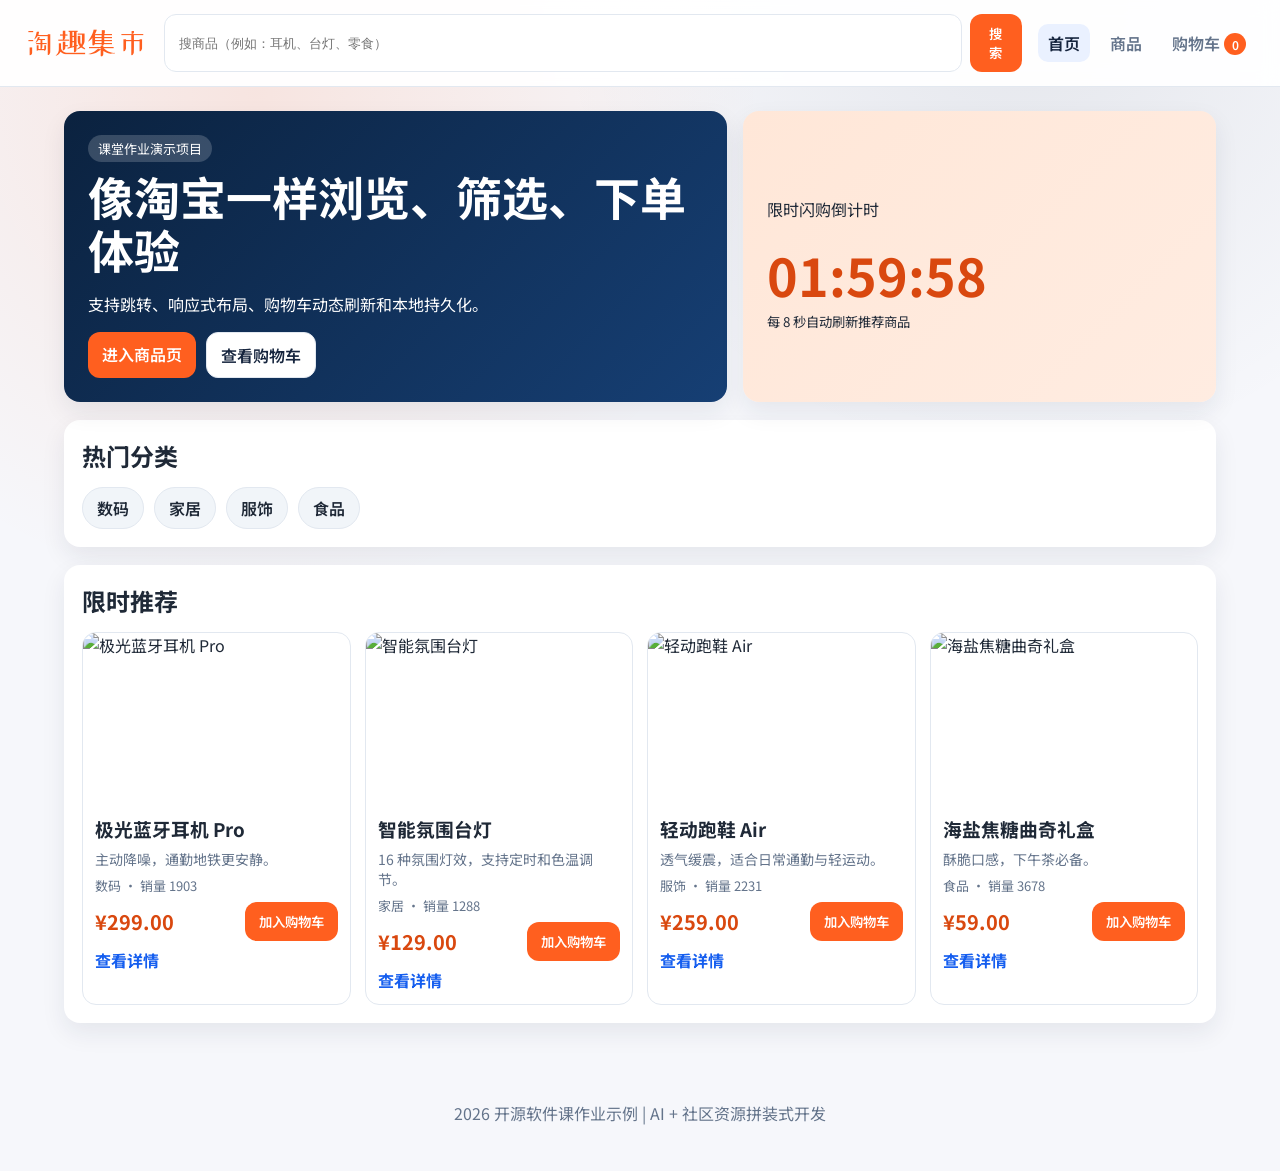
==== index.html @ 6d1c1117 "feat: add taobao-like web assignment with dynamic cart" ====
<!doctype html>
<html lang="zh-CN">
<head>
  <meta charset="UTF-8">
  <meta name="viewport" content="width=device-width, initial-scale=1.0">
  <title>淘趣集市 - 首页</title>
  <link rel="preconnect" href="https://fonts.googleapis.com">
  <link rel="preconnect" href="https://fonts.gstatic.com" crossorigin>
  <link href="https://fonts.googleapis.com/css2?family=Noto+Sans+SC:wght@400;500;700;900&family=ZCOOL+XiaoWei&display=swap" rel="stylesheet">
  <link rel="stylesheet" href="styles.css">
</head>
<body data-page="home">
  <header class="site-header">
    <a class="brand" href="index.html">淘趣集市</a>
    <form class="search-form" action="products.html" method="get">
      <input type="search" name="q" placeholder="搜商品（例如：耳机、台灯、零食）">
      <button type="submit">搜索</button>
    </form>
    <nav class="top-nav">
      <a href="index.html" class="active">首页</a>
      <a href="products.html">商品</a>
      <a href="cart.html">购物车 <span id="cartBadge" class="badge">0</span></a>
    </nav>
  </header>

  <main>
    <section class="hero">
      <div class="hero-content">
        <p class="hero-tag">课堂作业演示项目</p>
        <h1>像淘宝一样浏览、筛选、下单体验</h1>
        <p>支持跳转、响应式布局、购物车动态刷新和本地持久化。</p>
        <div class="hero-actions">
          <a class="button primary" href="products.html">进入商品页</a>
          <a class="button ghost" href="cart.html">查看购物车</a>
        </div>
      </div>
      <div class="countdown-card">
        <p>限时闪购倒计时</p>
        <strong id="countdown">00:00:00</strong>
        <small>每 8 秒自动刷新推荐商品</small>
      </div>
    </section>

    <section class="panel">
      <h2>热门分类</h2>
      <div id="quickCategories" class="category-list"></div>
    </section>

    <section class="panel">
      <h2>限时推荐</h2>
      <div id="featuredGrid" class="product-grid"></div>
    </section>
  </main>

  <footer class="site-footer">
    <p>2026 开源软件课作业示例 | AI + 社区资源拼装式开发</p>
  </footer>

  <script type="module" src="app.js"></script>
</body>
</html>
---- styles.css ----
:root {
  --bg: #f6f7fb;
  --panel: #ffffff;
  --text: #1f2937;
  --muted: #64748b;
  --line: #e2e8f0;
  --brand: #ff5f1f;
  --brand-deep: #d9480f;
  --ink: #16253e;
  --radius: 16px;
  --shadow: 0 10px 24px rgba(20, 38, 62, 0.08);
}

* {
  box-sizing: border-box;
}

body {
  margin: 0;
  font-family: "Noto Sans SC", sans-serif;
  color: var(--text);
  background:
    radial-gradient(circle at 20% 8%, rgba(255, 95, 31, 0.12), transparent 34%),
    radial-gradient(circle at 80% 0, rgba(22, 37, 62, 0.08), transparent 30%),
    var(--bg);
  min-height: 100vh;
}

a {
  color: inherit;
  text-decoration: none;
}

.site-header {
  position: sticky;
  top: 0;
  z-index: 20;
  display: grid;
  grid-template-columns: auto minmax(200px, 1fr) auto;
  gap: 16px;
  align-items: center;
  padding: 14px 24px;
  background: rgba(255, 255, 255, 0.94);
  backdrop-filter: blur(10px);
  border-bottom: 1px solid var(--line);
}

.brand {
  font-family: "ZCOOL XiaoWei", serif;
  font-size: 30px;
  color: var(--brand);
}

.search-form {
  display: flex;
  gap: 8px;
}

.search-form input {
  width: 100%;
  padding: 11px 14px;
  border: 1px solid var(--line);
  border-radius: 12px;
  background: #fff;
}

button,
.button {
  border: 0;
  border-radius: 12px;
  padding: 10px 14px;
  cursor: pointer;
  background: var(--brand);
  color: #fff;
  font-weight: 600;
  font-family: inherit;
}

button:hover,
.button:hover {
  background: var(--brand-deep);
}

.button.ghost,
button.ghost {
  background: #fff;
  color: var(--ink);
  border: 1px solid var(--line);
}

.top-nav {
  display: flex;
  align-items: center;
  gap: 10px;
}

.top-nav a {
  padding: 7px 10px;
  border-radius: 10px;
  color: var(--muted);
  font-weight: 600;
}

.top-nav a.active {
  color: var(--ink);
  background: #eaf1ff;
}

.badge {
  display: inline-flex;
  align-items: center;
  justify-content: center;
  width: 22px;
  height: 22px;
  border-radius: 999px;
  background: var(--brand);
  color: #fff;
  font-size: 12px;
}

main {
  padding: 24px;
  max-width: 1200px;
  margin: 0 auto;
}

.hero {
  display: grid;
  grid-template-columns: 1.4fr 1fr;
  gap: 16px;
  margin-bottom: 18px;
}

.hero-content {
  background: linear-gradient(135deg, #0b223f, #163f74);
  color: #fff;
  border-radius: var(--radius);
  padding: 24px;
  box-shadow: var(--shadow);
}

.hero-content h1 {
  margin: 0 0 8px;
  font-size: clamp(30px, 3.8vw, 46px);
  line-height: 1.15;
}

.hero-tag {
  display: inline-flex;
  margin: 0 0 8px;
  padding: 4px 10px;
  border-radius: 999px;
  font-size: 13px;
  background: rgba(255, 255, 255, 0.18);
}

.hero-actions {
  display: flex;
  flex-wrap: wrap;
  gap: 10px;
  margin-top: 14px;
}

.countdown-card {
  background: linear-gradient(135deg, #ffe7d8, #ffece1);
  border-radius: var(--radius);
  padding: 24px;
  box-shadow: var(--shadow);
  display: flex;
  flex-direction: column;
  justify-content: center;
}

.countdown-card strong {
  font-size: clamp(36px, 5vw, 52px);
  color: var(--brand-deep);
}

.panel {
  margin-bottom: 18px;
  background: var(--panel);
  border-radius: var(--radius);
  box-shadow: var(--shadow);
  padding: 18px;
}

.panel h1,
.panel h2 {
  margin: 0 0 14px;
}

.category-list {
  display: flex;
  flex-wrap: wrap;
  gap: 10px;
}

.category-list a {
  background: #f1f5f9;
  border: 1px solid var(--line);
  border-radius: 999px;
  padding: 8px 14px;
  font-weight: 600;
}

.product-grid {
  display: grid;
  grid-template-columns: repeat(auto-fill, minmax(230px, 1fr));
  gap: 14px;
}

.product-card {
  border-radius: 14px;
  overflow: hidden;
  border: 1px solid var(--line);
  background: #fff;
  display: flex;
  flex-direction: column;
}

.product-card img {
  width: 100%;
  height: 170px;
  object-fit: cover;
}

.product-card-body {
  display: flex;
  flex-direction: column;
  gap: 7px;
  padding: 12px;
}

.product-card h3 {
  margin: 0;
}

.desc {
  margin: 0;
  color: var(--muted);
  font-size: 14px;
}

.meta {
  margin: 0;
  color: var(--muted);
  font-size: 13px;
}

.price-row {
  display: flex;
  justify-content: space-between;
  align-items: center;
}

.price-row strong,
.detail-price {
  color: var(--brand-deep);
  font-size: 20px;
}

.detail-link {
  font-weight: 700;
  color: #155eef;
}

.filters {
  display: flex;
  gap: 14px;
  flex-wrap: wrap;
  margin-bottom: 14px;
}

.filters label {
  display: flex;
  flex-direction: column;
  gap: 6px;
  color: var(--muted);
}

select {
  border: 1px solid var(--line);
  border-radius: 10px;
  padding: 8px;
  min-width: 180px;
}

.detail-layout {
  display: grid;
  grid-template-columns: 1fr 1fr;
  gap: 18px;
}

.detail-image {
  width: 100%;
  border-radius: 14px;
  object-fit: cover;
  min-height: 320px;
}

.detail-rating {
  color: var(--muted);
}

.detail-actions {
  display: flex;
  gap: 10px;
}

.cart-list {
  display: grid;
  gap: 12px;
}

.cart-item {
  display: grid;
  grid-template-columns: 120px 1fr auto;
  gap: 12px;
  border: 1px solid var(--line);
  border-radius: 14px;
  padding: 12px;
  background: #fff;
}

.cart-item img {
  width: 100%;
  height: 100px;
  object-fit: cover;
  border-radius: 10px;
}

.cart-main h3 {
  margin: 0 0 6px;
}

.cart-main p {
  margin: 0 0 6px;
  color: var(--muted);
}

.cart-actions {
  display: flex;
  flex-direction: column;
  align-items: end;
  gap: 8px;
}

.qty-box {
  display: flex;
  align-items: center;
  gap: 8px;
}

.qty-box button {
  width: 30px;
  height: 30px;
  padding: 0;
}

.danger {
  background: #e11d48;
}

.cart-summary {
  margin-top: 12px;
  display: flex;
  justify-content: space-between;
  align-items: center;
  gap: 10px;
  border-top: 1px solid var(--line);
  padding-top: 12px;
}

.empty-state {
  color: var(--muted);
}

.hidden {
  display: none;
}

.site-footer {
  padding: 20px 24px 30px;
  text-align: center;
  color: var(--muted);
}

@media (max-width: 960px) {
  .site-header {
    grid-template-columns: 1fr;
  }

  .hero {
    grid-template-columns: 1fr;
  }

  .detail-layout {
    grid-template-columns: 1fr;
  }

  .cart-item {
    grid-template-columns: 1fr;
  }

  .cart-actions {
    align-items: start;
  }
}
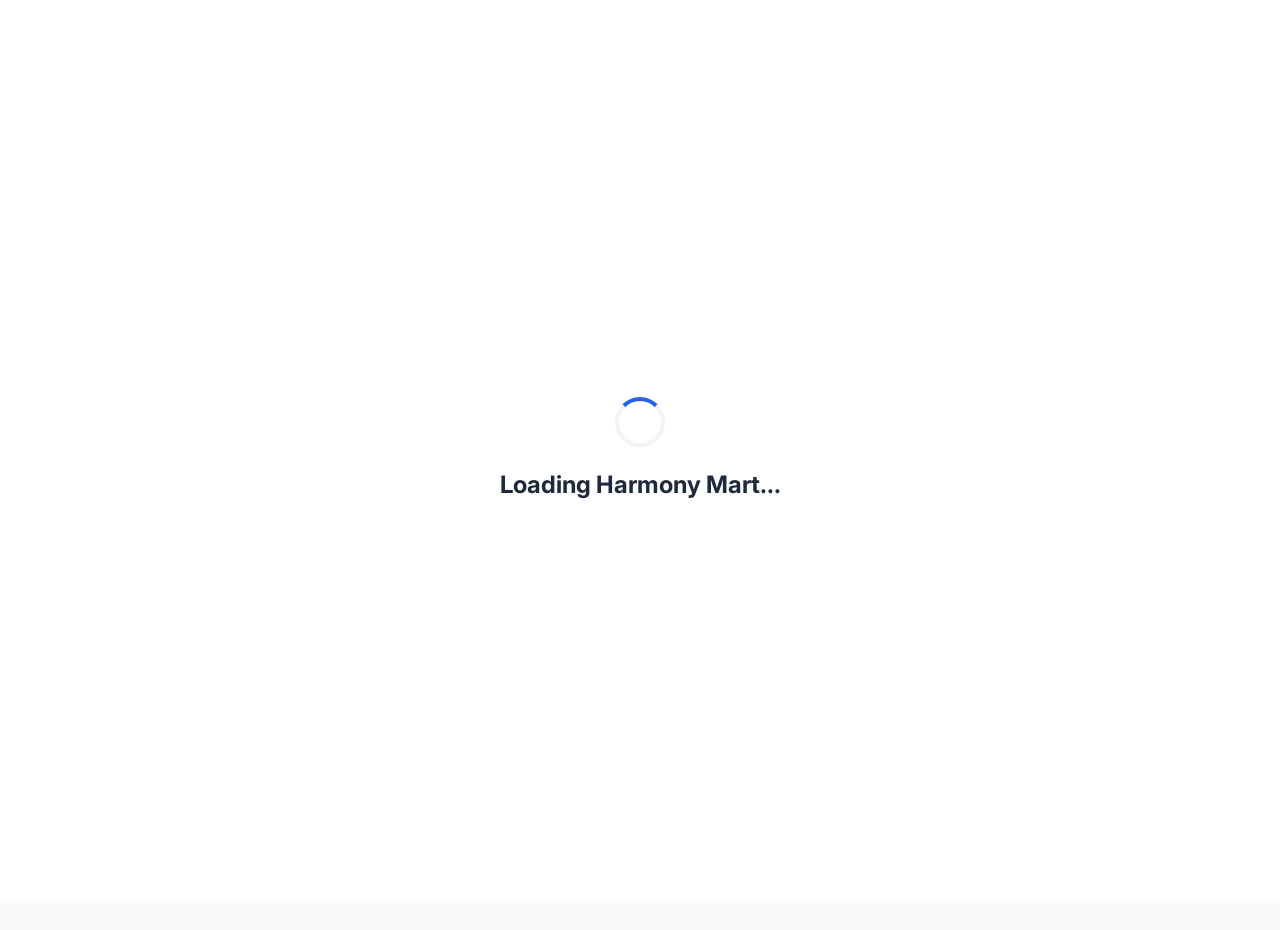
==== commit 4383e360: "feat(styles): implement highly polished responsive UI styling across all components" ====
--- a/index.html
+++ b/index.html
@@ -1,61 +1,112 @@
-<!doctype html>
-<html lang="zh-CN">
+<!DOCTYPE html>
+<html lang="en" dir="ltr">
 <head>
   <meta charset="UTF-8">
-  <meta name="viewport" content="width=device-width, initial-scale=1.0">
-  <title>淘趣集市 - 首页</title>
+  <meta name="viewport" content="width=device-width, initial-scale=1.0, maximum-scale=1.0, user-scalable=no">
+  <meta name="theme-color" content="#2563eb">
+  <title>Harmony Mart | Seamless Cross-Device Shopping</title>
+  
+  <!-- SEO & Meta Tags -->
+  <meta name="description" content="A next-generation e-commerce platform built with responsive design principles, showcasing state management, complex UI components, and mock HarmonyOS distributed features.">
+  <meta name="keywords" content="e-commerce, shopping, fresh food, harmonyos, distributed architecture, vanilla js">
+  <meta name="author" content="25307087">
+  
+  <!-- Open Graph / Social Media -->
+  <meta property="og:title" content="Harmony Mart">
+  <meta property="og:description" content="Seamless Cross-Device Shopping Experience">
+  <meta property="og:type" content="website">
+  
+  <!-- Fonts -->
   <link rel="preconnect" href="https://fonts.googleapis.com">
   <link rel="preconnect" href="https://fonts.gstatic.com" crossorigin>
-  <link href="https://fonts.googleapis.com/css2?family=Noto+Sans+SC:wght@400;500;700;900&family=ZCOOL+XiaoWei&display=swap" rel="stylesheet">
-  <link rel="stylesheet" href="styles.css">
+  <link href="https://fonts.googleapis.com/css2?family=Inter:wght@300;400;500;600;700&display=swap" rel="stylesheet">
+  
+  <!-- Stylesheets -->
+  <link rel="stylesheet" href="css/themes/default.css">
+  <link rel="stylesheet" href="css/layouts/grid.css">
+  <link rel="stylesheet" href="css/components/header.css">
+  <link rel="stylesheet" href="css/components/sidebar.css">
+  <link rel="stylesheet" href="css/components/product.css">
+  <link rel="stylesheet" href="css/components/cart.css">
+  <link rel="stylesheet" href="css/components/ui.css">
+  
+  <style>
+    /* Critical path CSS for loader */
+    #initial-loader {
+      position: fixed;
+      top: 0; left: 0; width: 100vw; height: 100vh;
+      background: #ffffff;
+      display: flex; flex-direction: column; justify-content: center; align-items: center;
+      z-index: 9999;
+      transition: opacity 0.5s ease;
+    }
+    #initial-loader.hidden {
+      opacity: 0;
+      pointer-events: none;
+    }
+    .spinner {
+      width: 50px; height: 50px;
+      border: 4px solid #f3f3f3;
+      border-top: 4px solid #2563eb;
+      border-radius: 50%;
+      animation: spin 1s linear infinite;
+    }
+    @keyframes spin { 0% { transform: rotate(0deg); } 100% { transform: rotate(360deg); } }
+  </style>
 </head>
-<body data-page="home">
-  <header class="site-header">
-    <a class="brand" href="index.html">淘趣集市</a>
-    <form class="search-form" action="products.html" method="get">
-      <input type="search" name="q" placeholder="搜商品（例如：耳机、台灯、零食）">
-      <button type="submit">搜索</button>
-    </form>
-    <nav class="top-nav">
-      <a href="index.html" class="active">首页</a>
-      <a href="products.html">商品</a>
-      <a href="cart.html">购物车 <span id="cartBadge" class="badge">0</span></a>
-    </nav>
-  </header>
+<body class="theme-light">
+  
+  <!-- Initial App Loader -->
+  <div id="initial-loader">
+    <div class="spinner"></div>
+    <h2 style="margin-top: 20px; font-family: 'Inter', sans-serif; color: #1e293b;">Loading Harmony Mart...</h2>
+  </div>
 
-  <main>
-    <section class="hero">
-      <div class="hero-content">
-        <p class="hero-tag">课堂作业演示项目</p>
-        <h1>像淘宝一样浏览、筛选、下单体验</h1>
-        <p>支持跳转、响应式布局、购物车动态刷新和本地持久化。</p>
-        <div class="hero-actions">
-          <a class="button primary" href="products.html">进入商品页</a>
-          <a class="button ghost" href="cart.html">查看购物车</a>
-        </div>
-      </div>
-      <div class="countdown-card">
-        <p>限时闪购倒计时</p>
-        <strong id="countdown">00:00:00</strong>
-        <small>每 8 秒自动刷新推荐商品</small>
-      </div>
-    </section>
+  <!-- Application Shell -->
+  <div class="app-container">
+    
+    <!-- Top Navigation Header -->
+    <header id="header-root" class="app-header glass-effect"></header>
+    
+    <div class="main-layout">
+      <!-- Sidebar Navigation -->
+      <aside id="sidebar-root" class="app-sidebar hide-on-mobile"></aside>
+      
+      <!-- Main Content Area -->
+      <main class="app-content">
+        <!-- Promotional Hero Banner -->
+        <section class="hero-banner mb-4">
+          <div class="hero-content">
+            <h1>Fresh Groceries,<br>Delivered Fast.</h1>
+            <p>Experience the seamless flow of data across devices.</p>
+            <button class="btn btn-light mt-3" onclick="document.getElementById('product-list-root').scrollIntoView({behavior: 'smooth'})">Shop Now</button>
+          </div>
+        </section>
 
-    <section class="panel">
-      <h2>热门分类</h2>
-      <div id="quickCategories" class="category-list"></div>
-    </section>
+        <!-- Product Grid -->
+        <section class="products-section">
+          <div class="section-header">
+            <h2>Featured Products</h2>
+            <div class="sort-controls">
+              <select class="form-select" aria-label="Sort products">
+                <option value="popular">Most Popular</option>
+                <option value="price-low">Price: Low to High</option>
+                <option value="price-high">Price: High to Low</option>
+              </select>
+            </div>
+          </div>
+          
+          <div id="product-list-root" class="min-h-500"></div>
+        </section>
+      </main>
+    </div>
 
-    <section class="panel">
-      <h2>限时推荐</h2>
-      <div id="featuredGrid" class="product-grid"></div>
-    </section>
-  </main>
+    <!-- Slide-out Cart Drawer -->
+    <div id="cart-root" class="cart-drawer-container"></div>
+    
+  </div>
 
-  <footer class="site-footer">
-    <p>2026 开源软件课作业示例 | AI + 社区资源拼装式开发</p>
-  </footer>
-
-  <script type="module" src="app.js"></script>
+  <!-- Application Scripts (Type Module for ES6 Imports) -->
+  <script type="module" src="js/app.js"></script>
 </body>
 </html>
--- a/css/themes/default.css
+++ b/css/themes/default.css
@@ -0,0 +1,85 @@
+:root {
+  /* Core Colors */
+  --primary: #2563eb;
+  --primary-hover: #1d4ed8;
+  --secondary: #64748b;
+  --success: #10b981;
+  --danger: #ef4444;
+  --warning: #f59e0b;
+  
+  /* Backgrounds */
+  --bg-main: #f8fafc;
+  --bg-surface: #ffffff;
+  --bg-subtle: #f1f5f9;
+  
+  /* Text */
+  --text-main: #0f172a;
+  --text-secondary: #475569;
+  --text-muted: #94a3b8;
+  
+  /* Borders & Shadows */
+  --border-color: #e2e8f0;
+  --shadow-sm: 0 1px 2px 0 rgba(0, 0, 0, 0.05);
+  --shadow-md: 0 4px 6px -1px rgba(0, 0, 0, 0.1), 0 2px 4px -1px rgba(0, 0, 0, 0.06);
+  --shadow-lg: 0 10px 15px -3px rgba(0, 0, 0, 0.1), 0 4px 6px -2px rgba(0, 0, 0, 0.05);
+  
+  /* Spacing */
+  --spacing-1: 0.25rem;
+  --spacing-2: 0.5rem;
+  --spacing-3: 0.75rem;
+  --spacing-4: 1rem;
+  --spacing-6: 1.5rem;
+  --spacing-8: 2rem;
+  
+  /* Radii */
+  --radius-sm: 0.25rem;
+  --radius-md: 0.375rem;
+  --radius-lg: 0.5rem;
+  --radius-xl: 0.75rem;
+  --radius-full: 9999px;
+  
+  /* Typography */
+  --font-family: 'Inter', system-ui, -apple-system, sans-serif;
+}
+
+* {
+  box-sizing: border-box;
+  margin: 0;
+  padding: 0;
+}
+
+body {
+  font-family: var(--font-family);
+  background-color: var(--bg-main);
+  color: var(--text-main);
+  line-height: 1.5;
+  -webkit-font-smoothing: antialiased;
+}
+
+a {
+  color: var(--primary);
+  text-decoration: none;
+}
+
+ul, ol {
+  list-style: none;
+}
+
+img {
+  max-width: 100%;
+  height: auto;
+  display: block;
+}
+
+.glass-effect {
+  background: rgba(255, 255, 255, 0.85);
+  backdrop-filter: blur(12px);
+  -webkit-backdrop-filter: blur(12px);
+  border-bottom: 1px solid var(--border-color);
+}
+
+.mt-2 { margin-top: var(--spacing-2); }
+.mt-3 { margin-top: var(--spacing-3); }
+.mt-4 { margin-top: var(--spacing-4); }
+.mb-4 { margin-bottom: var(--spacing-4); }
+.min-h-500 { min-height: 500px; }
--- a/css/layouts/grid.css
+++ b/css/layouts/grid.css
@@ -0,0 +1,126 @@
+.app-container {
+  display: flex;
+  flex-direction: column;
+  min-height: 100vh;
+}
+
+.main-layout {
+  display: flex;
+  flex: 1;
+  padding-top: 64px; /* Space for fixed header */
+  max-width: 1440px;
+  margin: 0 auto;
+  width: 100%;
+}
+
+.app-sidebar {
+  width: 260px;
+  flex-shrink: 0;
+  border-right: 1px solid var(--border-color);
+  background-color: var(--bg-surface);
+  position: sticky;
+  top: 64px;
+  height: calc(100vh - 64px);
+  overflow-y: auto;
+}
+
+.app-content {
+  flex: 1;
+  padding: var(--spacing-6) var(--spacing-8);
+  min-width: 0; /* Prevent flex overflow */
+}
+
+/* Hero Banner */
+.hero-banner {
+  background: linear-gradient(135deg, #1e3a8a 0%, #3b82f6 100%);
+  border-radius: var(--radius-xl);
+  padding: var(--spacing-8);
+  color: white;
+  display: flex;
+  align-items: center;
+  min-height: 200px;
+  position: relative;
+  overflow: hidden;
+}
+
+.hero-banner::after {
+  content: '';
+  position: absolute;
+  top: 0;
+  right: 0;
+  bottom: 0;
+  width: 50%;
+  background-image: url('https://images.unsplash.com/photo-1542838132-92c53300491e?w=800&q=80');
+  background-size: cover;
+  background-position: center;
+  mask-image: linear-gradient(to right, transparent, black);
+  -webkit-mask-image: linear-gradient(to right, transparent, black);
+  opacity: 0.6;
+}
+
+.hero-content {
+  position: relative;
+  z-index: 2;
+  max-width: 60%;
+}
+
+.hero-content h1 {
+  font-size: 2.5rem;
+  font-weight: 700;
+  line-height: 1.2;
+  margin-bottom: var(--spacing-2);
+}
+
+.hero-content p {
+  font-size: 1.125rem;
+  opacity: 0.9;
+}
+
+/* Section Header */
+.section-header {
+  display: flex;
+  justify-content: space-between;
+  align-items: center;
+  margin-bottom: var(--spacing-6);
+}
+
+.section-header h2 {
+  font-size: 1.5rem;
+  font-weight: 600;
+  color: var(--text-main);
+}
+
+/* Product Grid Layout */
+.product-grid {
+  display: grid;
+  grid-template-columns: repeat(auto-fill, minmax(240px, 1fr));
+  gap: var(--spacing-6);
+}
+
+@media (max-width: 768px) {
+  .hide-on-mobile {
+    display: none;
+  }
+  .app-content {
+    padding: var(--spacing-4);
+  }
+  .hero-content {
+    max-width: 100%;
+  }
+  .hero-content h1 {
+    font-size: 2rem;
+  }
+  .hero-banner::after {
+    opacity: 0.2;
+    mask-image: none;
+    -webkit-mask-image: none;
+    width: 100%;
+  }
+}
+
+@media (max-width: 480px) {
+  .product-grid {
+    grid-template-columns: repeat(auto-fill, minmax(160px, 1fr));
+    gap: var(--spacing-4);
+  }
+}
--- a/css/components/header.css
+++ b/css/components/header.css
@@ -0,0 +1,206 @@
+.app-header {
+  position: fixed;
+  top: 0;
+  left: 0;
+  right: 0;
+  height: 64px;
+  z-index: 50;
+  display: flex;
+  align-items: center;
+  justify-content: space-between;
+  padding: 0 var(--spacing-6);
+  box-shadow: var(--shadow-sm);
+}
+
+.header-left, .header-center, .header-right {
+  display: flex;
+  align-items: center;
+}
+
+.header-left {
+  width: 260px;
+  flex-shrink: 0;
+}
+
+.brand {
+  display: flex;
+  align-items: center;
+  gap: var(--spacing-2);
+  font-size: 1.25rem;
+  font-weight: 700;
+  color: var(--primary);
+}
+
+.brand-icon {
+  font-size: 1.5rem;
+}
+
+.header-center {
+  flex: 1;
+  max-width: 600px;
+  margin: 0 var(--spacing-4);
+}
+
+.search-bar {
+  position: relative;
+  width: 100%;
+  display: flex;
+  align-items: center;
+}
+
+.search-icon {
+  position: absolute;
+  left: var(--spacing-3);
+  color: var(--text-muted);
+}
+
+.search-input {
+  width: 100%;
+  height: 40px;
+  padding: 0 var(--spacing-4) 0 40px;
+  border: 1px solid var(--border-color);
+  border-radius: var(--radius-full);
+  background-color: var(--bg-subtle);
+  font-size: 0.95rem;
+  transition: all 0.2s;
+}
+
+.search-input:focus {
+  outline: none;
+  border-color: var(--primary);
+  background-color: var(--bg-surface);
+  box-shadow: 0 0 0 3px rgba(37, 99, 235, 0.1);
+}
+
+.clear-search {
+  position: absolute;
+  right: var(--spacing-2);
+  color: var(--text-muted);
+}
+
+.header-right {
+  justify-content: flex-end;
+  gap: var(--spacing-4);
+}
+
+.user-profile {
+  display: flex;
+  align-items: center;
+  gap: var(--spacing-2);
+  cursor: pointer;
+}
+
+.avatar {
+  width: 32px;
+  height: 32px;
+  border-radius: 50%;
+  background-color: var(--primary);
+  color: white;
+  display: flex;
+  align-items: center;
+  justify-content: center;
+  font-weight: 600;
+  font-size: 0.9rem;
+}
+
+.user-name {
+  font-size: 0.9rem;
+  font-weight: 500;
+}
+
+.cart-toggle {
+  position: relative;
+}
+
+.cart-badge {
+  position: absolute;
+  top: -4px;
+  right: -6px;
+  background-color: var(--danger);
+  color: white;
+  font-size: 0.7rem;
+  font-weight: 700;
+  height: 18px;
+  min-width: 18px;
+  border-radius: 9px;
+  display: flex;
+  align-items: center;
+  justify-content: center;
+  padding: 0 4px;
+  border: 2px solid var(--bg-surface);
+}
+
+/* Mobile Nav */
+.mobile-menu-toggle {
+  display: none;
+  margin-right: var(--spacing-3);
+}
+
+.mobile-nav {
+  position: fixed;
+  top: 0;
+  left: -280px;
+  width: 280px;
+  height: 100vh;
+  background-color: var(--bg-surface);
+  z-index: 100;
+  transition: transform 0.3s cubic-bezier(0.4, 0, 0.2, 1);
+  box-shadow: var(--shadow-xl);
+  display: flex;
+  flex-direction: column;
+}
+
+.mobile-nav.open {
+  transform: translateX(280px);
+}
+
+.mobile-nav-header {
+  height: 64px;
+  display: flex;
+  align-items: center;
+  justify-content: space-between;
+  padding: 0 var(--spacing-4);
+  border-bottom: 1px solid var(--border-color);
+}
+
+.mobile-nav-list {
+  overflow-y: auto;
+  padding: var(--spacing-2) 0;
+}
+
+.mobile-nav-item {
+  display: flex;
+  align-items: center;
+  padding: var(--spacing-3) var(--spacing-4);
+  gap: var(--spacing-3);
+  font-size: 1rem;
+  font-weight: 500;
+  color: var(--text-secondary);
+  cursor: pointer;
+  transition: background 0.2s;
+}
+
+.mobile-nav-item.active {
+  background-color: rgba(37, 99, 235, 0.05);
+  color: var(--primary);
+  border-left: 3px solid var(--primary);
+}
+
+.mobile-menu-overlay {
+  position: fixed;
+  top: 0;
+  left: 0;
+  width: 100vw;
+  height: 100vh;
+  background: rgba(0,0,0,0.5);
+  z-index: 90;
+  backdrop-filter: blur(2px);
+}
+
+@media (max-width: 768px) {
+  .header-left { width: auto; }
+  .mobile-menu-toggle { display: block; }
+  .user-name { display: none; }
+  .brand-text { display: none; }
+  .header-center { margin: 0 var(--spacing-2); }
+}
--- a/css/components/sidebar.css
+++ b/css/components/sidebar.css
@@ -0,0 +1,67 @@
+.sidebar-inner {
+  padding: var(--spacing-6) 0;
+}
+
+.sidebar-title {
+  padding: 0 var(--spacing-6);
+  font-size: 0.85rem;
+  text-transform: uppercase;
+  letter-spacing: 0.05em;
+  color: var(--text-muted);
+  margin-bottom: var(--spacing-2);
+  font-weight: 600;
+}
+
+.category-list {
+  display: flex;
+  flex-direction: column;
+}
+
+.category-item {
+  display: flex;
+  align-items: center;
+  padding: var(--spacing-3) var(--spacing-6);
+  gap: var(--spacing-3);
+  font-size: 0.95rem;
+  font-weight: 500;
+  color: var(--text-secondary);
+  cursor: pointer;
+  transition: all 0.2s ease;
+  border-left: 3px solid transparent;
+}
+
+.category-item:hover {
+  background-color: var(--bg-subtle);
+  color: var(--text-main);
+}
+
+.category-item.active {
+  background-color: rgba(37, 99, 235, 0.05);
+  color: var(--primary);
+  border-left-color: var(--primary);
+}
+
+.category-icon {
+  font-size: 1.25rem;
+}
+
+.sidebar-promo {
+  margin: var(--spacing-6);
+  padding: var(--spacing-4);
+  background: linear-gradient(135deg, rgba(37,99,235,0.1) 0%, rgba(37,99,235,0.05) 100%);
+  border-radius: var(--radius-lg);
+  border: 1px solid rgba(37,99,235,0.2);
+}
+
+.sidebar-promo h4 {
+  font-size: 0.9rem;
+  font-weight: 600;
+  color: var(--primary);
+  margin-bottom: var(--spacing-1);
+}
+
+.sidebar-promo p {
+  font-size: 0.8rem;
+  color: var(--text-secondary);
+  line-height: 1.4;
+}
--- a/css/components/product.css
+++ b/css/components/product.css
@@ -0,0 +1,169 @@
+.product-card {
+  background-color: var(--bg-surface);
+  border-radius: var(--radius-lg);
+  overflow: hidden;
+  border: 1px solid var(--border-color);
+  transition: transform 0.3s ease, box-shadow 0.3s ease;
+  display: flex;
+  flex-direction: column;
+}
+
+.product-card:hover {
+  transform: translateY(-4px);
+  box-shadow: var(--shadow-md);
+}
+
+.product-image-container {
+  position: relative;
+  aspect-ratio: 4/3;
+  overflow: hidden;
+  background-color: var(--bg-subtle);
+}
+
+.product-image {
+  width: 100%;
+  height: 100%;
+  object-fit: cover;
+  transition: transform 0.5s ease;
+}
+
+.product-card:hover .product-image {
+  transform: scale(1.05);
+}
+
+.badge {
+  position: absolute;
+  top: var(--spacing-3);
+  left: var(--spacing-3);
+  padding: 2px 8px;
+  border-radius: var(--radius-sm);
+  font-size: 0.75rem;
+  font-weight: 600;
+  text-transform: uppercase;
+  z-index: 2;
+}
+
+.badge-new {
+  background-color: var(--primary);
+  color: white;
+}
+
+.badge-sale {
+  background-color: var(--danger);
+  color: white;
+}
+
+.favorite-btn {
+  position: absolute;
+  top: var(--spacing-2);
+  right: var(--spacing-2);
+  background: rgba(255, 255, 255, 0.9);
+  border-radius: 50%;
+  padding: var(--spacing-2);
+  color: var(--text-muted);
+  z-index: 2;
+  box-shadow: var(--shadow-sm);
+}
+
+.favorite-btn:hover {
+  color: var(--danger);
+}
+
+.favorite-btn.active {
+  color: var(--danger);
+}
+
+.product-content {
+  padding: var(--spacing-4);
+  display: flex;
+  flex-direction: column;
+  flex: 1;
+}
+
+.product-tags {
+  display: flex;
+  gap: var(--spacing-1);
+  margin-bottom: var(--spacing-2);
+}
+
+.tag {
+  font-size: 0.7rem;
+  background-color: var(--bg-subtle);
+  color: var(--text-secondary);
+  padding: 2px 6px;
+  border-radius: var(--radius-sm);
+}
+
+.product-title {
+  font-size: 1rem;
+  font-weight: 600;
+  margin-bottom: var(--spacing-1);
+  color: var(--text-main);
+  display: -webkit-box;
+  -webkit-line-clamp: 2;
+  -webkit-box-orient: vertical;
+  overflow: hidden;
+}
+
+.product-rating {
+  font-size: 0.85rem;
+  color: var(--warning);
+  margin-bottom: auto; /* Pushes footer down */
+  display: flex;
+  align-items: center;
+  gap: 4px;
+}
+
+.product-rating .reviews {
+  color: var(--text-muted);
+  font-size: 0.8rem;
+}
+
+.product-footer {
+  margin-top: var(--spacing-4);
+  display: flex;
+  justify-content: space-between;
+  align-items: flex-end;
+}
+
+.price-container {
+  display: flex;
+  flex-direction: column;
+}
+
+.original-price {
+  font-size: 0.8rem;
+  color: var(--text-muted);
+  text-decoration: line-through;
+  line-height: 1;
+}
+
+.price {
+  font-size: 1.25rem;
+  font-weight: 700;
+  color: var(--text-main);
+  line-height: 1;
+}
+
+.unit {
+  font-size: 0.8rem;
+  font-weight: 400;
+  color: var(--text-secondary);
+}
+
+.add-to-cart-btn.clicked {
+  background-color: var(--success);
+  border-color: var(--success);
+}
+
+.empty-state {
+  text-align: center;
+  padding: var(--spacing-8) 0;
+  color: var(--text-secondary);
+  grid-column: 1 / -1;
+}
+
+.empty-state h3 {
+  color: var(--text-main);
+  margin: var(--spacing-4) 0 var(--spacing-2);
+}
--- a/css/components/cart.css
+++ b/css/components/cart.css
@@ -0,0 +1,213 @@
+.cart-drawer-container {
+  position: fixed;
+  top: 0;
+  right: 0;
+  width: 100vw;
+  height: 100vh;
+  pointer-events: none;
+  z-index: 200;
+}
+
+.cart-drawer-container.open {
+  pointer-events: auto;
+}
+
+.cart-overlay {
+  position: absolute;
+  top: 0;
+  left: 0;
+  width: 100%;
+  height: 100%;
+  background: rgba(0, 0, 0, 0.5);
+  backdrop-filter: blur(2px);
+  opacity: 0;
+  transition: opacity 0.3s ease;
+}
+
+.cart-drawer-container.open .cart-overlay {
+  opacity: 1;
+}
+
+.cart-panel {
+  position: absolute;
+  top: 0;
+  right: -400px;
+  width: 400px;
+  max-width: 100vw;
+  height: 100vh;
+  background-color: var(--bg-surface);
+  box-shadow: var(--shadow-lg);
+  display: flex;
+  flex-direction: column;
+  transition: right 0.3s cubic-bezier(0.4, 0, 0.2, 1);
+}
+
+.cart-drawer-container.open .cart-panel {
+  right: 0;
+}
+
+.cart-header {
+  padding: var(--spacing-4) var(--spacing-6);
+  border-bottom: 1px solid var(--border-color);
+  display: flex;
+  justify-content: space-between;
+  align-items: center;
+}
+
+.cart-header h2 {
+  font-size: 1.25rem;
+  font-weight: 600;
+}
+
+.cart-body {
+  flex: 1;
+  overflow-y: auto;
+  padding: var(--spacing-4) var(--spacing-6);
+}
+
+.empty-cart {
+  display: flex;
+  flex-direction: column;
+  align-items: center;
+  justify-content: center;
+  height: 100%;
+  color: var(--text-muted);
+  text-align: center;
+}
+
+.empty-cart p {
+  margin-top: var(--spacing-4);
+  font-size: 1.1rem;
+}
+
+.cart-items {
+  display: flex;
+  flex-direction: column;
+  gap: var(--spacing-4);
+}
+
+.cart-item {
+  display: flex;
+  gap: var(--spacing-4);
+  padding-bottom: var(--spacing-4);
+  border-bottom: 1px solid var(--border-color);
+}
+
+.cart-item:last-child {
+  border-bottom: none;
+  padding-bottom: 0;
+}
+
+.cart-item-img {
+  width: 80px;
+  height: 80px;
+  border-radius: var(--radius-md);
+  object-fit: cover;
+  background-color: var(--bg-subtle);
+}
+
+.cart-item-details {
+  flex: 1;
+  display: flex;
+  flex-direction: column;
+}
+
+.cart-item-title {
+  font-size: 0.95rem;
+  font-weight: 500;
+  color: var(--text-main);
+  margin-bottom: 2px;
+  display: -webkit-box;
+  -webkit-line-clamp: 2;
+  -webkit-box-orient: vertical;
+  overflow: hidden;
+}
+
+.cart-item-price {
+  font-weight: 600;
+  color: var(--primary);
+  margin-bottom: auto;
+}
+
+.cart-item-actions {
+  display: flex;
+  justify-content: space-between;
+  align-items: center;
+  margin-top: var(--spacing-2);
+}
+
+.quantity-selector {
+  display: flex;
+  align-items: center;
+  border: 1px solid var(--border-color);
+  border-radius: var(--radius-md);
+  overflow: hidden;
+}
+
+.btn-qty {
+  background: var(--bg-subtle);
+  border: none;
+  width: 28px;
+  height: 28px;
+  display: flex;
+  align-items: center;
+  justify-content: center;
+  cursor: pointer;
+  color: var(--text-main);
+  transition: background 0.2s;
+}
+
+.btn-qty:hover {
+  background: var(--border-color);
+}
+
+.qty-input {
+  width: 36px;
+  height: 28px;
+  border: none;
+  border-left: 1px solid var(--border-color);
+  border-right: 1px solid var(--border-color);
+  text-align: center;
+  font-size: 0.9rem;
+  font-weight: 500;
+  background: var(--bg-surface);
+}
+
+.qty-input:focus {
+  outline: none;
+}
+
+.remove-item {
+  color: var(--text-muted);
+}
+
+.remove-item:hover {
+  color: var(--danger);
+}
+
+.cart-footer {
+  padding: var(--spacing-6);
+  background-color: var(--bg-subtle);
+  border-top: 1px solid var(--border-color);
+}
+
+.cart-summary {
+  margin-bottom: var(--spacing-4);
+}
+
+.summary-row {
+  display: flex;
+  justify-content: space-between;
+  margin-bottom: var(--spacing-2);
+  color: var(--text-secondary);
+  font-size: 0.95rem;
+}
+
+.summary-row.total {
+  margin-top: var(--spacing-4);
+  padding-top: var(--spacing-4);
+  border-top: 1px dashed var(--border-color);
+  font-weight: 700;
+  color: var(--text-main);
+  font-size: 1.1rem;
+}
--- a/css/components/ui.css
+++ b/css/components/ui.css
@@ -0,0 +1,181 @@
+/* Base UI Components (Buttons, Forms, Alerts) */
+
+.btn {
+  display: inline-flex;
+  align-items: center;
+  justify-content: center;
+  gap: var(--spacing-2);
+  padding: 0.5rem 1rem;
+  font-size: 0.95rem;
+  font-weight: 500;
+  border-radius: var(--radius-md);
+  border: 1px solid transparent;
+  cursor: pointer;
+  transition: all 0.2s;
+  white-space: nowrap;
+}
+
+.btn:disabled {
+  opacity: 0.6;
+  cursor: not-allowed;
+}
+
+.btn-primary {
+  background-color: var(--primary);
+  color: white;
+}
+
+.btn-primary:hover:not(:disabled) {
+  background-color: var(--primary-hover);
+  box-shadow: var(--shadow-sm);
+}
+
+.btn-light {
+  background-color: white;
+  color: var(--primary);
+}
+
+.btn-light:hover {
+  background-color: var(--bg-subtle);
+}
+
+.btn-outline {
+  background-color: transparent;
+  border-color: var(--border-color);
+  color: var(--text-main);
+}
+
+.btn-outline:hover {
+  background-color: var(--bg-subtle);
+}
+
+.btn-outline-primary {
+  background-color: transparent;
+  border-color: var(--primary);
+  color: var(--primary);
+}
+
+.btn-outline-primary:hover {
+  background-color: rgba(37, 99, 235, 0.05);
+}
+
+.btn-sm {
+  padding: 0.25rem 0.75rem;
+  font-size: 0.85rem;
+}
+
+.btn-block {
+  width: 100%;
+}
+
+.btn-icon {
+  background: none;
+  border: none;
+  padding: var(--spacing-2);
+  border-radius: var(--radius-md);
+  color: var(--text-main);
+  cursor: pointer;
+  display: flex;
+  align-items: center;
+  justify-content: center;
+  transition: background 0.2s;
+}
+
+.btn-icon:hover {
+  background-color: var(--bg-subtle);
+}
+
+/* Forms */
+.form-select {
+  appearance: none;
+  background-color: var(--bg-surface);
+  border: 1px solid var(--border-color);
+  border-radius: var(--radius-md);
+  padding: 0.5rem 2rem 0.5rem 1rem;
+  font-size: 0.95rem;
+  color: var(--text-main);
+  cursor: pointer;
+  background-image: url("data:image/svg+xml,%3Csvg xmlns='http://www.w3.org/2000/svg' fill='none' viewBox='0 0 24 24' stroke='%23475569'%3E%3Cpath stroke-linecap='round' stroke-linejoin='round' stroke-width='2' d='M19 9l-7 7-7-7'%3E%3C/path%3E%3C/svg%3E");
+  background-repeat: no-repeat;
+  background-position: right 0.5rem center;
+  background-size: 1.5em 1.5em;
+}
+
+.form-select:focus {
+  outline: none;
+  border-color: var(--primary);
+  box-shadow: 0 0 0 3px rgba(37, 99, 235, 0.1);
+}
+
+/* Toasts */
+.toast-container {
+  position: fixed;
+  bottom: var(--spacing-6);
+  right: var(--spacing-6);
+  z-index: 1000;
+  display: flex;
+  flex-direction: column;
+  gap: var(--spacing-3);
+  pointer-events: none;
+}
+
+.toast {
+  background-color: var(--bg-surface);
+  color: var(--text-main);
+  padding: var(--spacing-3) var(--spacing-4);
+  border-radius: var(--radius-md);
+  box-shadow: var(--shadow-lg);
+  display: flex;
+  align-items: center;
+  gap: var(--spacing-3);
+  border-left: 4px solid var(--primary);
+  pointer-events: auto;
+  min-width: 250px;
+}
+
+.toast-success { border-left-color: var(--success); }
+.toast-success .toast-icon { color: var(--success); }
+.toast-error { border-left-color: var(--danger); }
+.toast-error .toast-icon { color: var(--danger); }
+.toast-info { border-left-color: var(--primary); }
+.toast-info .toast-icon { color: var(--primary); }
+
+.toast-icon {
+  font-weight: bold;
+  font-size: 1.1rem;
+}
+
+.toast-message {
+  font-size: 0.95rem;
+  font-weight: 500;
+}
+
+/* Animations */
+.slide-in {
+  animation: slideInRight 0.3s cubic-bezier(0.4, 0, 0.2, 1) forwards;
+}
+
+.fade-out {
+  animation: fadeOut 0.3s ease forwards;
+}
+
+@keyframes slideInRight {
+  from { transform: translateX(100%); opacity: 0; }
+  to { transform: translateX(0); opacity: 1; }
+}
+
+@keyframes fadeOut {
+  from { opacity: 1; }
+  to { opacity: 0; }
+}
+
+/* Loaders */
+.loader-inline {
+  display: inline-block;
+  width: 16px;
+  height: 16px;
+  border: 2px solid rgba(255,255,255,0.3);
+  border-radius: 50%;
+  border-top-color: white;
+  animation: spin 1s ease-in-out infinite;
+}
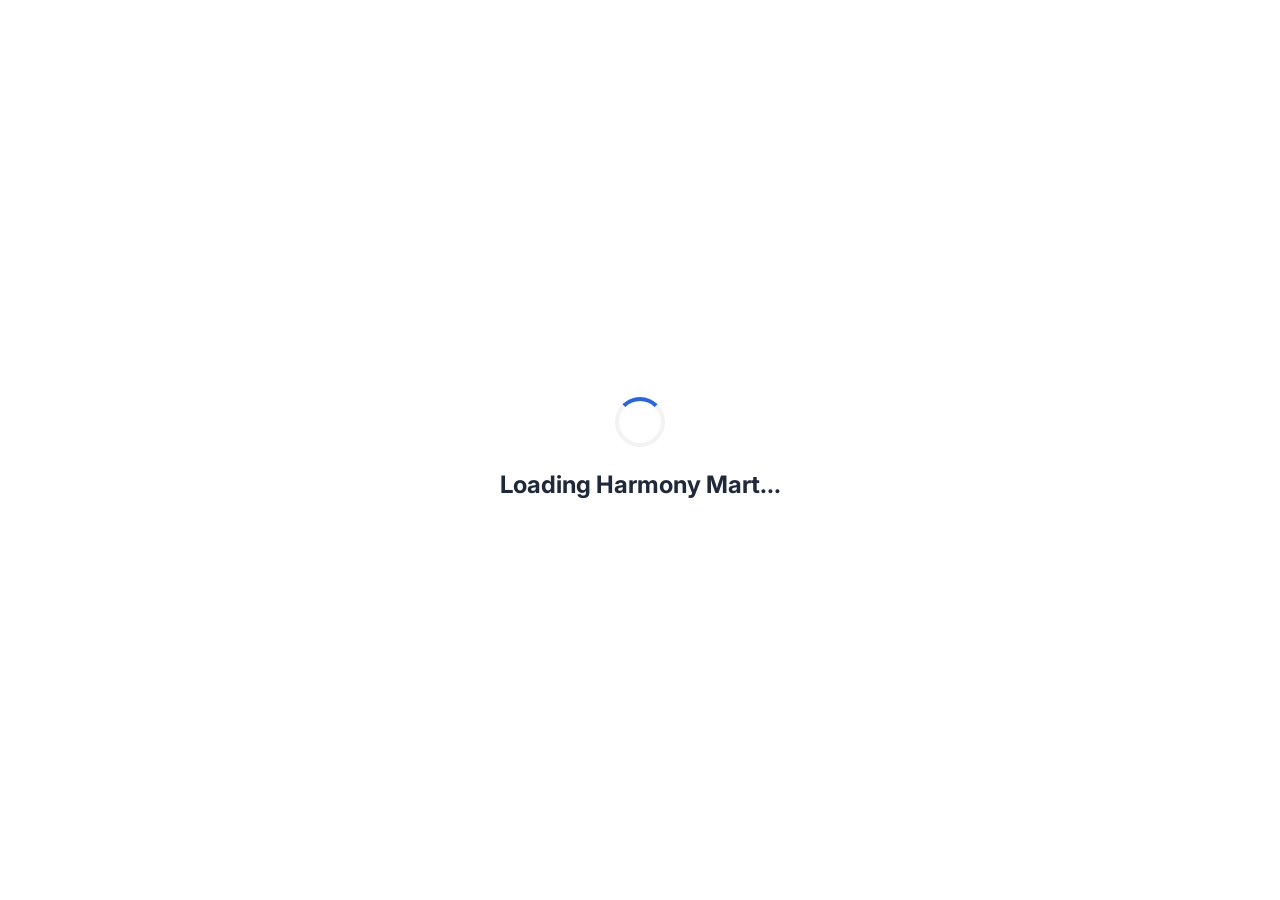
==== commit 2b76895d: "feat(router): implement SPA routing and add Admin Dashboard view" ====
--- a/index.html
+++ b/index.html
@@ -29,6 +29,7 @@
   <link rel="stylesheet" href="css/components/product.css">
   <link rel="stylesheet" href="css/components/cart.css">
   <link rel="stylesheet" href="css/components/ui.css">
+  <link rel="stylesheet" href="css/components/admin.css">
   
   <style>
     /* Critical path CSS for loader */
@@ -72,36 +73,15 @@
       <!-- Sidebar Navigation -->
       <aside id="sidebar-root" class="app-sidebar hide-on-mobile"></aside>
       
-      <!-- Main Content Area -->
-      <main class="app-content">
-        <!-- Promotional Hero Banner -->
-        <section class="hero-banner mb-4">
-          <div class="hero-content">
-            <h1>Fresh Groceries,<br>Delivered Fast.</h1>
-            <p>Experience the seamless flow of data across devices.</p>
-            <button class="btn btn-light mt-3" onclick="document.getElementById('product-list-root').scrollIntoView({behavior: 'smooth'})">Shop Now</button>
-          </div>
-        </section>
-
-        <!-- Product Grid -->
-        <section class="products-section">
-          <div class="section-header">
-            <h2>Featured Products</h2>
-            <div class="sort-controls">
-              <select class="form-select" aria-label="Sort products">
-                <option value="popular">Most Popular</option>
-                <option value="price-low">Price: Low to High</option>
-                <option value="price-high">Price: High to Low</option>
-              </select>
-            </div>
-          </div>
-          
-          <div id="product-list-root" class="min-h-500"></div>
-        </section>
+      <!-- Main Content Area (Router View Root) -->
+      <main id="main-view-root" class="app-content">
+        <!-- Content will be dynamically injected by Router -->
       </main>
     </div>
 
-    <!-- Slide-out Cart Drawer -->
+    <!-- Modals -->
+    <div id="checkout-root"></div>
+    <div id="device-manager-root"></div>
     <div id="cart-root" class="cart-drawer-container"></div>
     
   </div>
--- a/css/components/admin.css
+++ b/css/components/admin.css
@@ -0,0 +1,143 @@
+.admin-dashboard {
+  padding: var(--spacing-4);
+}
+
+.stats-grid {
+  display: grid;
+  grid-template-columns: repeat(auto-fit, minmax(250px, 1fr));
+  gap: var(--spacing-6);
+  margin-bottom: var(--spacing-6);
+}
+
+.stat-card {
+  padding: var(--spacing-6);
+  border-radius: var(--radius-lg);
+  display: flex;
+  align-items: center;
+  gap: var(--spacing-4);
+  border: 1px solid var(--border-color);
+}
+
+.stat-icon {
+  font-size: 2.5rem;
+}
+
+.stat-info h4 {
+  font-size: 0.9rem;
+  color: var(--text-secondary);
+  font-weight: 500;
+  margin-bottom: var(--spacing-1);
+}
+
+.stat-value {
+  font-size: 1.8rem;
+  font-weight: 700;
+  color: var(--text-main);
+  margin-bottom: var(--spacing-1);
+}
+
+.stat-trend {
+  font-size: 0.8rem;
+  font-weight: 500;
+}
+
+.stat-trend.positive { color: var(--success); }
+.stat-trend.negative { color: var(--danger); }
+
+.charts-container {
+  display: grid;
+  grid-template-columns: 2fr 1fr;
+  gap: var(--spacing-6);
+}
+
+@media (max-width: 1024px) {
+  .charts-container {
+    grid-template-columns: 1fr;
+  }
+}
+
+.chart-panel {
+  padding: var(--spacing-6);
+  border-radius: var(--radius-lg);
+  border: 1px solid var(--border-color);
+}
+
+.chart-panel h3 {
+  font-size: 1.1rem;
+  margin-bottom: var(--spacing-6);
+  color: var(--text-main);
+}
+
+/* Mock Bar Chart */
+.mock-chart {
+  display: flex;
+  align-items: flex-end;
+  justify-content: space-around;
+  height: 250px;
+  padding-bottom: 30px;
+  position: relative;
+  border-bottom: 1px solid var(--border-color);
+  border-left: 1px solid var(--border-color);
+}
+
+.mock-chart .bar {
+  width: 40px;
+  background: linear-gradient(to top, var(--primary), #60a5fa);
+  border-radius: 4px 4px 0 0;
+  position: relative;
+  transition: height 1s ease-out;
+}
+
+.mock-chart .bar:hover {
+  filter: brightness(1.1);
+  cursor: pointer;
+}
+
+.mock-chart .bar span {
+  position: absolute;
+  bottom: -25px;
+  left: 50%;
+  transform: translateX(-50%);
+  font-size: 0.8rem;
+  color: var(--text-secondary);
+}
+
+/* Session List */
+.session-list {
+  display: flex;
+  flex-direction: column;
+  gap: var(--spacing-4);
+}
+
+.session-list li {
+  display: flex;
+  flex-direction: column;
+  padding-bottom: var(--spacing-3);
+  border-bottom: 1px solid var(--border-color);
+}
+
+.session-list li:last-child {
+  border-bottom: none;
+}
+
+.device-tag {
+  font-size: 0.8rem;
+  background-color: var(--bg-subtle);
+  padding: 2px 8px;
+  border-radius: var(--radius-sm);
+  display: inline-block;
+  width: fit-content;
+  margin-bottom: 4px;
+}
+
+.session-action {
+  font-size: 0.95rem;
+  font-weight: 500;
+  color: var(--text-main);
+}
+
+.session-time {
+  font-size: 0.8rem;
+  color: var(--text-muted);
+  margin-top: 2px;
+}
